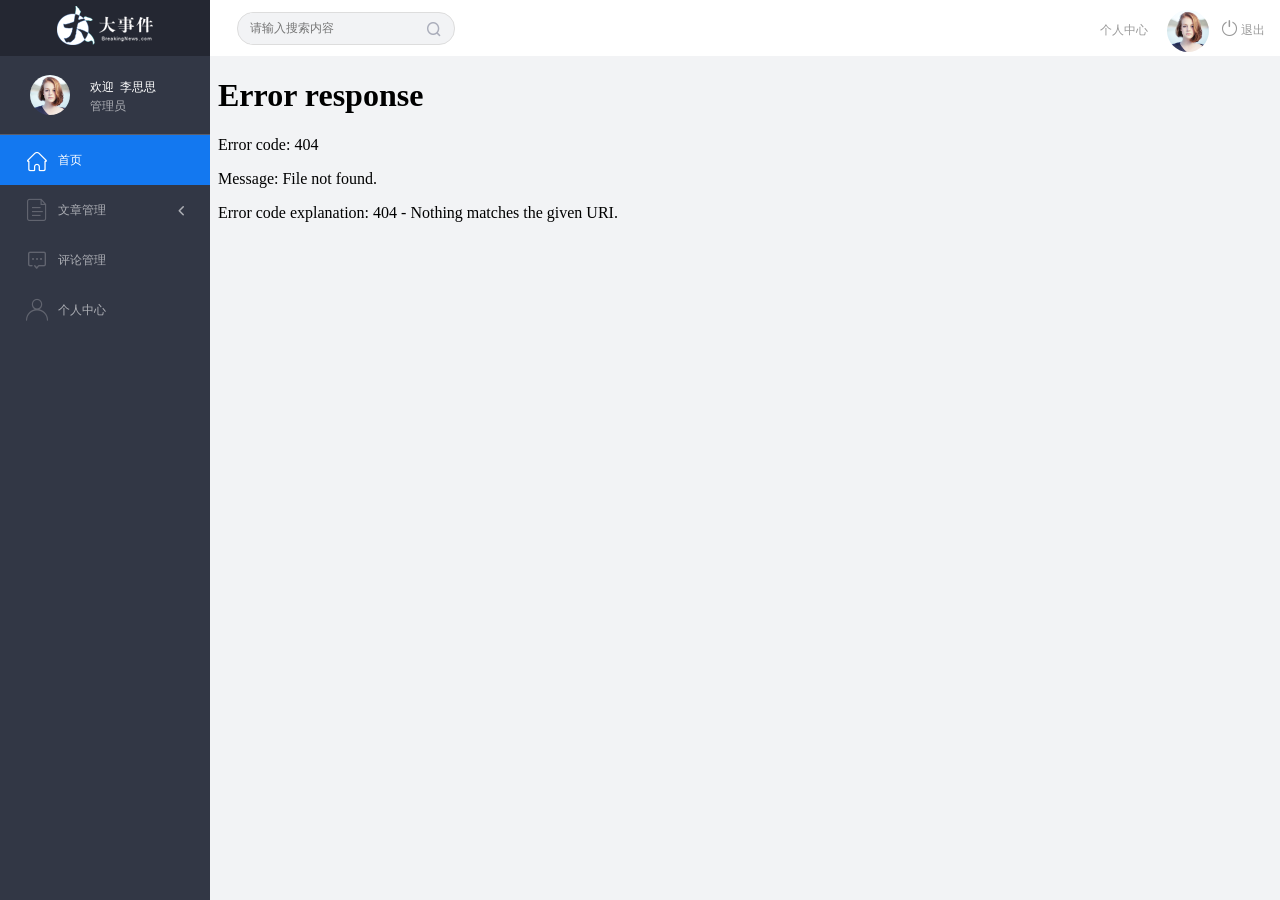
==== initcode/web_back/index.html @ 02434375 "初始化" ====
<!DOCTYPE html>
<html lang="en">

<head>
    <meta charset="UTF-8">
    <meta name="viewport" content="width=device-width, initial-scale=1.0">
    <meta http-equiv="X-UA-Compatible" content="ie=edge">
    <title>大事件-后台首页</title>
    <link rel="stylesheet" href="js/bootstrap/css/bootstrap.min.css">
    <link rel="stylesheet" href="css/reset.css">
    <link rel="stylesheet" href="css/iconfont.css">
    <link rel="stylesheet" href="css/main.css">
    <script src="js/jquery-1.12.4.min.js"></script>
</head>

<body>
    <div class="sider">
        <a href="#" class="logo"><img src="images/logo02.png" alt="logo"></a>
        <div class="user_info">
            <img src="images/2.jpg" alt="person">
            <span>欢迎&nbsp;&nbsp;李思思</span>
            <b>管理员</b>
        </div>
        <div class="menu">
            <div class="level01 active"><a href="main_count.html" target="main_frame"><i class="iconfont icon-yidiandiantubiao04"></i><span>首页</span></a></div>
            <div class="level01"><a href="#"><i class="iconfont icon-icon-article"></i><span>文章管理</span><b
                        class="iconfont icon-arrowdownl"></b></a></div>
            <ul class="level02">
                <li><a href="article_list.html" target="main_frame"><i class="iconfont icon-previewright"></i><span>文章列表</span></a></li>
                <li><a href="article_release.html" target="main_frame"><i class="iconfont icon-previewright"></i><span>发表文章</span></a></li>
                <li><a  href="article_category.html" target="main_frame"><i class="iconfont icon-previewright"></i><span>文章类别管理</span></a></li>
            </ul>

            <div class="level01"><a href="comment_list.html" target="main_frame"><i class="iconfont icon-comment"></i><span>评论管理</span></a></div>
            <div class="level01"><a  href="user.html" target="main_frame"><i class="iconfont icon-user"></i><span>个人中心</span></a></div>
        </div>
    </div>

    <div class="header_bar">        
        <form class="search_form">
            <input type="text" placeholder="请输入搜索内容">
            <i class="iconfont icon-search"></i>
        </form>
        <div class="user_center_link">
            <a href="user.html" onclick="setMenu(3,0)" target="main_frame">个人中心</a>
            <img src="images/2.jpg" alt="person">
            <a href="#"><i class="iconfont icon-tuichu"></i> 退出</a>
        </div>
    </div>

    <div class="main" id="main_body">
        <iframe src="main_count.html" frameborder="0" id="main_frame" name="main_frame" frameborder="0" scrolling="auto"></iframe>
    </div>



    <script>
        var $level01 = $('.level01');
        var $subli = $('.level02 li')
        $level01.click(function(){
            $level01.not($(this)).removeClass('active');
            $(this).addClass('active');

            if($(this).next().hasClass('level02')){
                $(this).next().slideToggle();
                $(this).find('b').toggleClass('rotate0');
            }else{
                $subli.removeClass('active'); 
            }
        })

        $subli.click(function(){
            $subli.not($(this)).removeClass('active');
            $(this).addClass('active');

            if(!$(this).parent().prev().hasClass('active')){
                $level01.removeClass('active');
                $(this).parent().prev().addClass('active');
            }
        })

        function resizeFrame(){
            var frame_w = $('#main_body').outerWidth();
			var frame_h = $('#main_body').outerHeight();
			$('#main_frame').css({'width':frame_w,'height':frame_h});
        }

        resizeFrame();

        $(window).resize(function(){
            resizeFrame();
        })


        function setMenu(m,n){
           $level01.eq(m).addClass('active').siblings().not('.level02').removeClass('active');
           if(m!=1){              
              $('.level02').slideUp(); 
           }else{
              $('.level02').slideDown();
              $('.level02').children().eq(n).addClass('active').siblings().removeClass('active');
           }
        }

    </script>

</body>
</html>
---- initcode/web_back/css/iconfont.css ----
@font-face {font-family: "iconfont";
  src: url('../fonts/iconfont.eot?t=1558003957214'); /* IE9 */
  src: url('../fonts/iconfont.eot?t=1558003957214#iefix') format('embedded-opentype'), /* IE6-IE8 */
  url('[data-uri]') format('woff2'),
  url('../fonts/iconfont.woff?t=1558003957214') format('woff'),
  url('../fonts/iconfont.ttf?t=1558003957214') format('truetype'), /* chrome, firefox, opera, Safari, Android, iOS 4.2+ */
  url('../fonts/iconfont.svg?t=1558003957214#iconfont') format('svg'); /* iOS 4.1- */
}

.iconfont {
  font-family: "iconfont" !important;
  font-size: 16px;
  font-style: normal;
  -webkit-font-smoothing: antialiased;
  -moz-osx-font-smoothing: grayscale;
}

.icon-yidiandiantubiao04:before {
  content: "\e607";
}

.icon-arrowdownl:before {
  content: "\e6a3";
}

.icon-key:before {
  content: "\e68b";
}

.icon-tuichu:before {
  content: "\e622";
}

.icon-previewright:before {
  content: "\e75c";
}

.icon-system:before {
  content: "\e6a6";
}

.icon-icondate:before {
  content: "\e609";
}

.icon-search:before {
  content: "\e656";
}

.icon-system1:before {
  content: "\e608";
}

.icon-user:before {
  content: "\e645";
}

.icon-comment:before {
  content: "\e60a";
}

.icon-icon-article:before {
  content: "\e601";
}
---- initcode/web_back/css/main.css ----
body{
    font-family:'MicroSoft YaHei';
    background-color: #f2f3f5;
}
.main_wrap{
    position:fixed;
    width:100%;
    height:100%;
    left:0px;
    top:0px;
    background:url('../images/login_bg.jpg'); 
    background-size:100% 100%; 
  }
.header{
    width:1200px;
    overflow: hidden;
    margin:20px auto 0;
}
.heade .logo{
    float: left;
}
.header .copyright{
    float:right;
    font-size:12px;
    color:#fff;
    text-align:right;
    line-height:20px;
    margin-top:10px;
}
.login_form_con{
    position:absolute;
    left:50%;
    top:50%;
    margin-left:-200px;
    margin-top:-155px;
    width:400px;
    height:310px;
    background-color: #edeff0;
}

.login_form{
    position: relative;
}

.login_form .icon-user{
    position:absolute;
    font-size:16px;
    color:#999;
    left:46px;
    top:12px;
}
.login_form .icon-key{
    position:absolute;
    font-size:18px;
    color:#999;
    left:46px;
    top:78px;
}
.login_title{
    height:60px;
    background:url('../images/login_title.png') center center no-repeat #fff;
}
.input_txt,.input_pass,.input_sub{
    display:block;
    width:334px;
    height:37px;
    padding:0px;
    text-indent:40px;
    border:1px solid #ddd;
    margin:27px auto 0;
    outline:none;
}
.input_sub{
    margin-top:40px;
    height:42px;
    background-color: #19b9e7;
    text-indent:0px;
    font-size:18px;
    color:#fff;
    cursor: pointer;
}
.input_sub:hover{
    background-color: #08a0cc;
}

.sider{
    position:fixed;
    left:0;
    top:0;
    bottom:0;
    width:210px;
    background-color: #323745;
}
.sider .logo{
    display:block;
    height:56px;
    background-color: #242732;
    overflow: hidden;
}
.sider .logo img{
    display:block;
    margin:6px auto 0;
}
.user_info{
    height:79px;
    border-bottom:1px solid #5a5e6b;
}

.user_info img{
    float: left;
    width:40px;
    height:40px;
    border-radius:20px;
    margin:19px 0 0 30px;
}
.user_info span{
    float: left;
    width:120px;
    font-size:12px;
    color:#fff;
    margin:23px 0 0 20px;
}
.user_info b{
    float: left;
    width: 120px;
    font-weight:normal;
    font-size:12px;
    color:#adafb5;
    margin:2px 0 0 20px;
}

.menu .level01{
    height:50px;
    line-height:50px;
}
.menu .level01 a{
    display:block;
    height:50px;
    font-size:12px;
    color:#adafb5;
    overflow: hidden;
}
.menu .level01.active a{
    background-color: #1378f0;
    color:#fff;
}
.menu .level01.active i{
    color:#fff;
}

.menu .level01 a:hover{
    background-color: #1378f0;
    color:#fff;
}
.menu .level01 a:hover i{
    color:#fff;
}
.menu .level01 i{
    color:#61646f;
    font-size:22px;
    float: left;
    margin-left:26px;
}
.menu .level01 span{
    float: left;
    margin-left:10px;
}
.menu .level01 b{
    float: right;
    margin-right:20px;
    font-weight:normal;
    transform:rotate(90deg);
    transition:all 500ms ease;
}

.menu .level01 .rotate0{
    transform:rotate(0deg);
}

.menu .level02{
    background: #242732;
    display:none;
}


.menu .level02 li{
    height:40px;
    line-height:40px;
}
.menu .level02 li a{
    display:block;
    height:40px;
    font-size:12px;
    color:#adafb5;
    overflow: hidden;
}

.menu .level02 li a:hover{
    background-color: #1378f0;
    color:#fff;
}

.menu .level02 li i{
    font-size:12px;
    float: left;
    margin-left:60px;
}
.menu .level02 li span{
    font-size:12px;
    float: left;
    margin-left:5px;
}

.menu .level02 .active a{
    color:#ffae00;
}

.header_bar{
    position:fixed;
    left:210px;
    right:0;
    top:0;
    height:56px;
    background-color: #fff;
}

.main{
    position:fixed;
    left:210px;
    top:56px;
    right:0;
    bottom:0;
    background-color: #f2f3f5;
}

.search_form{
    width:218px;
    height:33px;
    border:1px solid #ddd;
    background-color: #f2f3f5;
    border-radius:16px;
    float: left;
    margin:12px 0 0 27px;
}

.search_form input{
    padding:0px;
    margin:0px;
    border:0px;
    float: left;
    background-color: #f2f3f5;
    font-size:12px;
    width:175px;
    height:31px;
    margin-left:12px;
    outline:none;
   
}

.search_form .icon-search{
    line-height:33px;
    cursor: pointer;
    font-size:18px;
    color:#abaebb;
}
.user_center_link{
    float:right;

}
.user_center_link a{
    line-height:56px;
    font-size:12px;
    color:#999;
    margin-right:15px;
}
.user_center_link a:hover{
    color:#ffae00
}

.user_center_link img{
    width:42px;
    height:42px;
    border-radius:32px;
    margin-right:10px;
}

.spannel_list{
    margin-top:20px;
}

.spannel{
	height:100px;
	overflow:hidden;
	text-align:center;
    position:relative;
    background-color: #fff;
    border:1px solid #e7e7e9;
    margin-bottom:20px;
}

.spannel em{
    font-style:normal;
	font-size:50px;
	line-height:50px;
	display:inline-block;
	margin:10px 0 0 20px;
	font-family:'Arial';
	color:#83a2ed;
}

.spannel span{
	font-size:14px;
	display:inline-block;
	color:#83a2ed;
	margin-left:10px;
}

.spannel b{
	position:absolute;
	left:0;
	bottom:0;
	width:100%;
	line-height:24px;
	background:#e5e5e5;
	color:#333;
	font-size:14px;
	font-weight:normal;
}

.scolor01 em,.scolor01 span{
	color:#6ac6e2;
}

.scolor02 em,.scolor02 span{
	color:#5fd9de;
}

.scolor03 em,.scolor03 span{
	color:#58d88e;
}


.gragh_pannel{
    height:350px;
    border:1px solid #e7e7e9;
    background-color: #fff!important; 
    margin-bottom:20px;  
}

.column_pannel{
    margin-bottom:20px;
    height:400px;
    border:1px solid #e7e7e9;
    background-color: #fff!important;   
}

.common_title{
    line-height:42px;
    background-color: #fbfbfb;
    border:1px solid #e7e7e9;
    margin-top:20px;
    text-indent: 15px;
    font-size:14px;
    color:#333;
}

.common_con{
    border:1px solid #e7e7e9;
    border-top:0px;
    background-color: #fff;
    padding-bottom:20px;
    margin-bottom:20px;
}
.opt_btns{
    margin-top:20px;
}

.mp20{
    margin-top:20px;
}

.pagination{   
   margin:0;
}

.article_form{
    margin-top:20px;
}

.form-group{
    margin-bottom:25px;
}

.form-group label{
    font-weight:normal;
    color:#666;
}

.icon-icondate{
    line-height:16px;
}

.user_pic{
    width:100px;
    height:100px;
    margin-bottom:10px;
}

.article_cover{
    width:200px;
    height:200px;
    margin-bottom:10px;
}
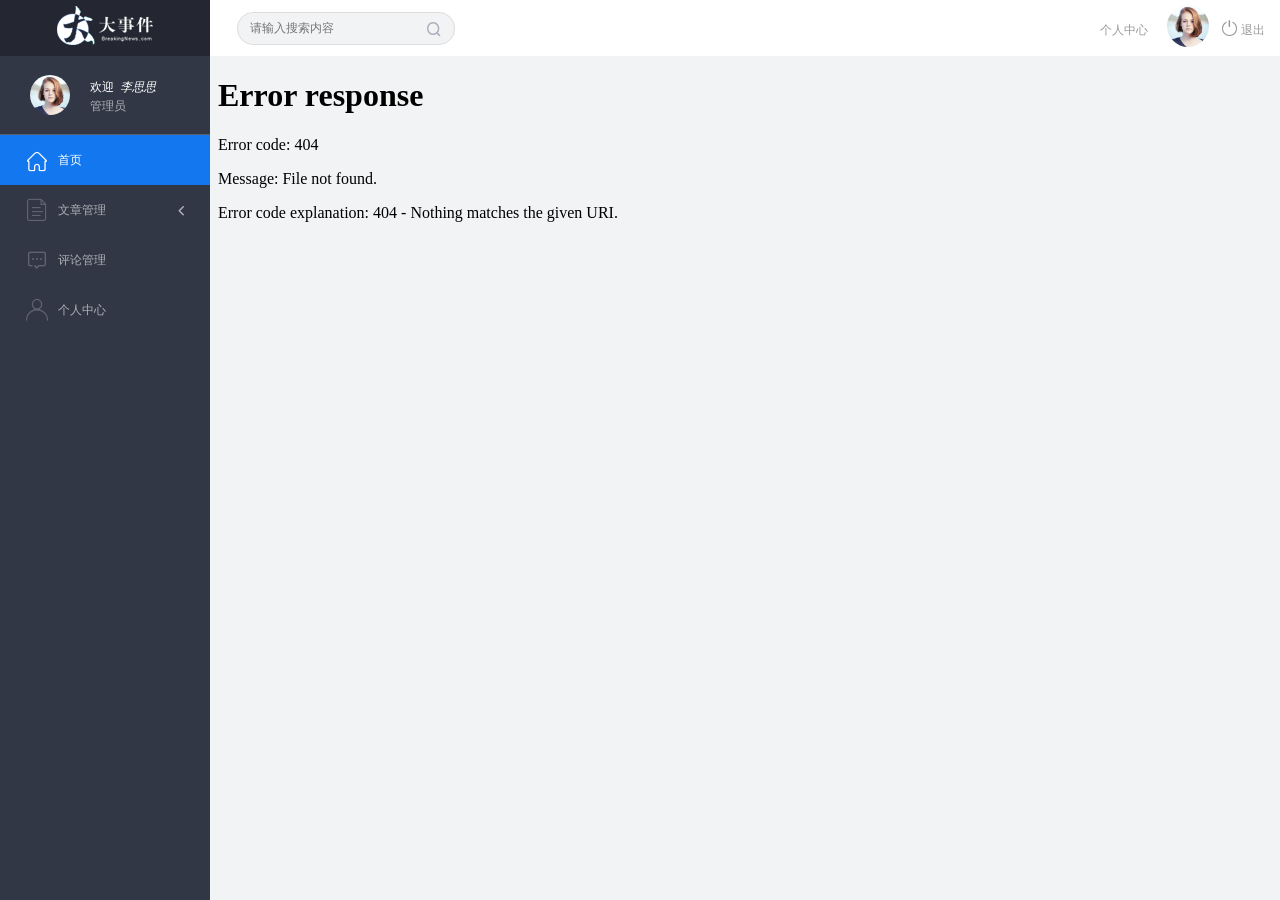
==== commit 9bf062d6: "增加登陆登出获取人员信息功能" ====
--- a/initcode/web_back/index.html
+++ b/initcode/web_back/index.html
@@ -11,98 +11,124 @@
     <link rel="stylesheet" href="css/iconfont.css">
     <link rel="stylesheet" href="css/main.css">
     <script src="js/jquery-1.12.4.min.js"></script>
+    <script src="js/util/config.js"></script>
+    <script src="js/util/user.js"></script>
 </head>
 
 <body>
     <div class="sider">
         <a href="#" class="logo"><img src="images/logo02.png" alt="logo"></a>
         <div class="user_info">
-            <img src="images/2.jpg" alt="person">
-            <span>欢迎&nbsp;&nbsp;李思思</span>
+            <img src="images/2.jpg" alt="person" class="user_pic">
+            <span>欢迎&nbsp;&nbsp;<i id="nickname">李思思</i></span>
             <b>管理员</b>
         </div>
         <div class="menu">
-            <div class="level01 active"><a href="main_count.html" target="main_frame"><i class="iconfont icon-yidiandiantubiao04"></i><span>首页</span></a></div>
+            <div class="level01 active"><a href="main_count.html" target="main_frame"><i
+                        class="iconfont icon-yidiandiantubiao04"></i><span>首页</span></a></div>
             <div class="level01"><a href="#"><i class="iconfont icon-icon-article"></i><span>文章管理</span><b
                         class="iconfont icon-arrowdownl"></b></a></div>
             <ul class="level02">
-                <li><a href="article_list.html" target="main_frame"><i class="iconfont icon-previewright"></i><span>文章列表</span></a></li>
-                <li><a href="article_release.html" target="main_frame"><i class="iconfont icon-previewright"></i><span>发表文章</span></a></li>
-                <li><a  href="article_category.html" target="main_frame"><i class="iconfont icon-previewright"></i><span>文章类别管理</span></a></li>
+                <li><a href="article_list.html" target="main_frame"><i
+                            class="iconfont icon-previewright"></i><span>文章列表</span></a></li>
+                <li><a href="article_release.html" target="main_frame"><i
+                            class="iconfont icon-previewright"></i><span>发表文章</span></a></li>
+                <li><a href="article_category.html" target="main_frame"><i
+                            class="iconfont icon-previewright"></i><span>文章类别管理</span></a></li>
             </ul>
 
-            <div class="level01"><a href="comment_list.html" target="main_frame"><i class="iconfont icon-comment"></i><span>评论管理</span></a></div>
-            <div class="level01"><a  href="user.html" target="main_frame"><i class="iconfont icon-user"></i><span>个人中心</span></a></div>
+            <div class="level01"><a href="comment_list.html" target="main_frame"><i
+                        class="iconfont icon-comment"></i><span>评论管理</span></a></div>
+            <div class="level01"><a href="user.html" target="main_frame"><i
+                        class="iconfont icon-user"></i><span>个人中心</span></a></div>
         </div>
     </div>
 
-    <div class="header_bar">        
+    <div class="header_bar">
         <form class="search_form">
             <input type="text" placeholder="请输入搜索内容">
             <i class="iconfont icon-search"></i>
         </form>
         <div class="user_center_link">
             <a href="user.html" onclick="setMenu(3,0)" target="main_frame">个人中心</a>
-            <img src="images/2.jpg" alt="person">
-            <a href="#"><i class="iconfont icon-tuichu"></i> 退出</a>
+            <img src="images/2.jpg" alt="person" class="user_pic">
+            <a href="javascript:;" id="logout"><i class="iconfont icon-tuichu"></i> 退出</a>
         </div>
     </div>
 
     <div class="main" id="main_body">
-        <iframe src="main_count.html" frameborder="0" id="main_frame" name="main_frame" frameborder="0" scrolling="auto"></iframe>
+        <iframe src="main_count.html" frameborder="0" id="main_frame" name="main_frame" frameborder="0"
+            scrolling="auto"></iframe>
     </div>
 
 
 
     <script>
+        user.getUserInfo().then(function (res) {
+            console.log(res);
+            if (res.code == 200) {
+                $("#nickname").text(res.data.nickname);
+                $(".user_pic").prop("src", res.data.user_pic);
+            } else {
+                alert(res.msg);
+            }
+        });
+
         var $level01 = $('.level01');
         var $subli = $('.level02 li')
-        $level01.click(function(){
+        $level01.click(function () {
             $level01.not($(this)).removeClass('active');
             $(this).addClass('active');
 
-            if($(this).next().hasClass('level02')){
+            if ($(this).next().hasClass('level02')) {
                 $(this).next().slideToggle();
                 $(this).find('b').toggleClass('rotate0');
-            }else{
-                $subli.removeClass('active'); 
+            } else {
+                $subli.removeClass('active');
             }
         })
 
-        $subli.click(function(){
+        $subli.click(function () {
             $subli.not($(this)).removeClass('active');
             $(this).addClass('active');
 
-            if(!$(this).parent().prev().hasClass('active')){
+            if (!$(this).parent().prev().hasClass('active')) {
                 $level01.removeClass('active');
                 $(this).parent().prev().addClass('active');
             }
         })
 
-        function resizeFrame(){
+        function resizeFrame() {
             var frame_w = $('#main_body').outerWidth();
-			var frame_h = $('#main_body').outerHeight();
-			$('#main_frame').css({'width':frame_w,'height':frame_h});
+            var frame_h = $('#main_body').outerHeight();
+            $('#main_frame').css({
+                'width': frame_w,
+                'height': frame_h
+            });
         }
 
         resizeFrame();
 
-        $(window).resize(function(){
+        $(window).resize(function () {
             resizeFrame();
         })
 
 
-        function setMenu(m,n){
-           $level01.eq(m).addClass('active').siblings().not('.level02').removeClass('active');
-           if(m!=1){              
-              $('.level02').slideUp(); 
-           }else{
-              $('.level02').slideDown();
-              $('.level02').children().eq(n).addClass('active').siblings().removeClass('active');
-           }
+        function setMenu(m, n) {
+            $level01.eq(m).addClass('active').siblings().not('.level02').removeClass('active');
+            if (m != 1) {
+                $('.level02').slideUp();
+            } else {
+                $('.level02').slideDown();
+                $('.level02').children().eq(n).addClass('active').siblings().removeClass('active');
+            }
         }
 
+        $("#logout").on("click", function () {
+            user.logout();
+        });
     </script>
 
 </body>
+
 </html>
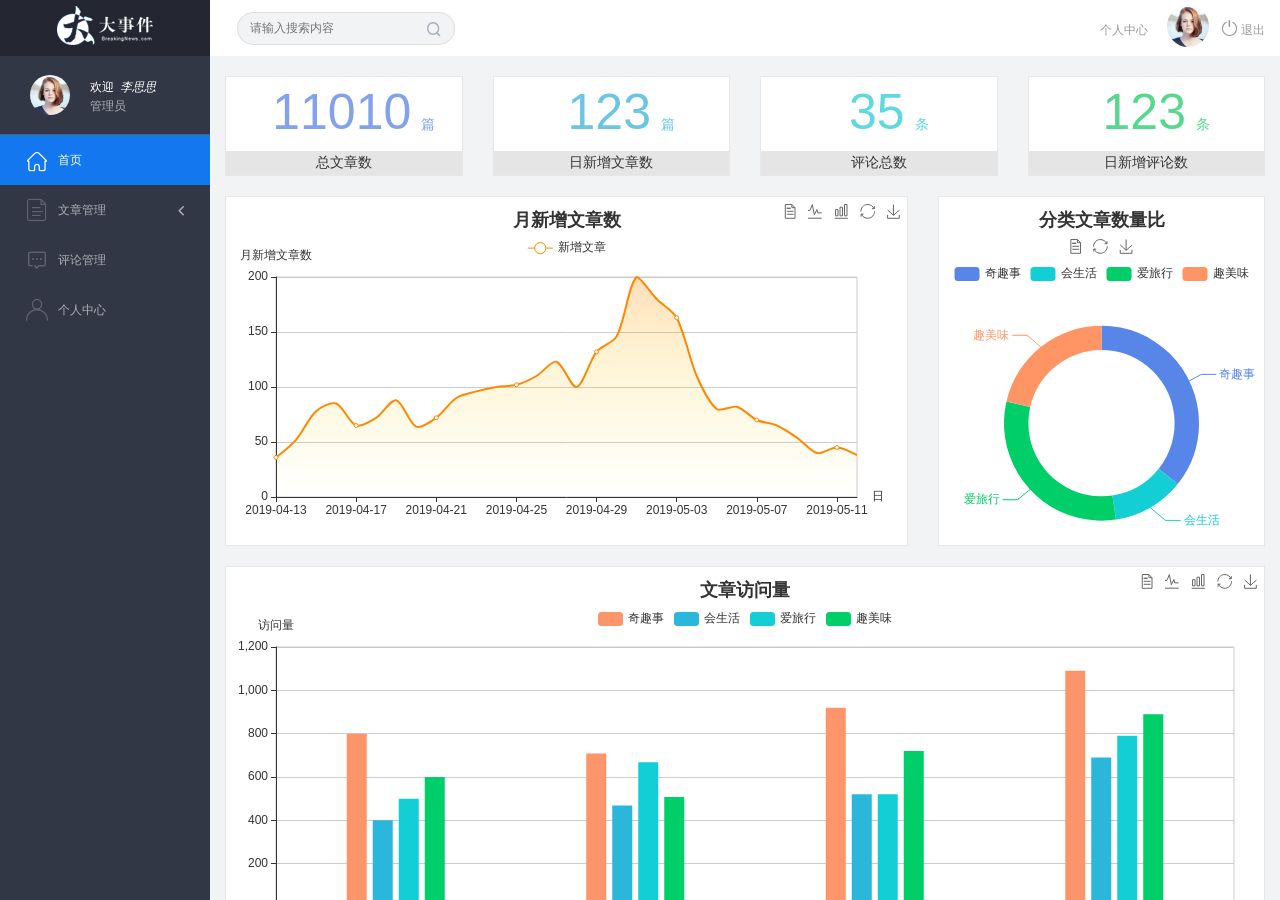
==== commit ae9cc250: "文件整理" ====
--- a/initcode/web_back/index.html
+++ b/initcode/web_back/index.html
@@ -64,16 +64,6 @@
 
 
     <script>
-        user.getUserInfo().then(function (res) {
-            console.log(res);
-            if (res.code == 200) {
-                $("#nickname").text(res.data.nickname);
-                $(".user_pic").prop("src", res.data.user_pic);
-            } else {
-                alert(res.msg);
-            }
-        });
-
         var $level01 = $('.level01');
         var $subli = $('.level02 li')
         $level01.click(function () {
@@ -123,12 +113,21 @@
                 $('.level02').children().eq(n).addClass('active').siblings().removeClass('active');
             }
         }
+    </script>
+    <script>
+        user.getUserInfo().then(function (res) {
+            if (res.code == 200) {
+                $("#nickname").text(res.data.nickname);
+                $(".user_pic").prop("src", res.data.user_pic);
+            } else {
+                alert(res.msg);
+            }
+        });
 
         $("#logout").on("click", function () {
             user.logout();
         });
     </script>
-
 </body>
 
 </html>
